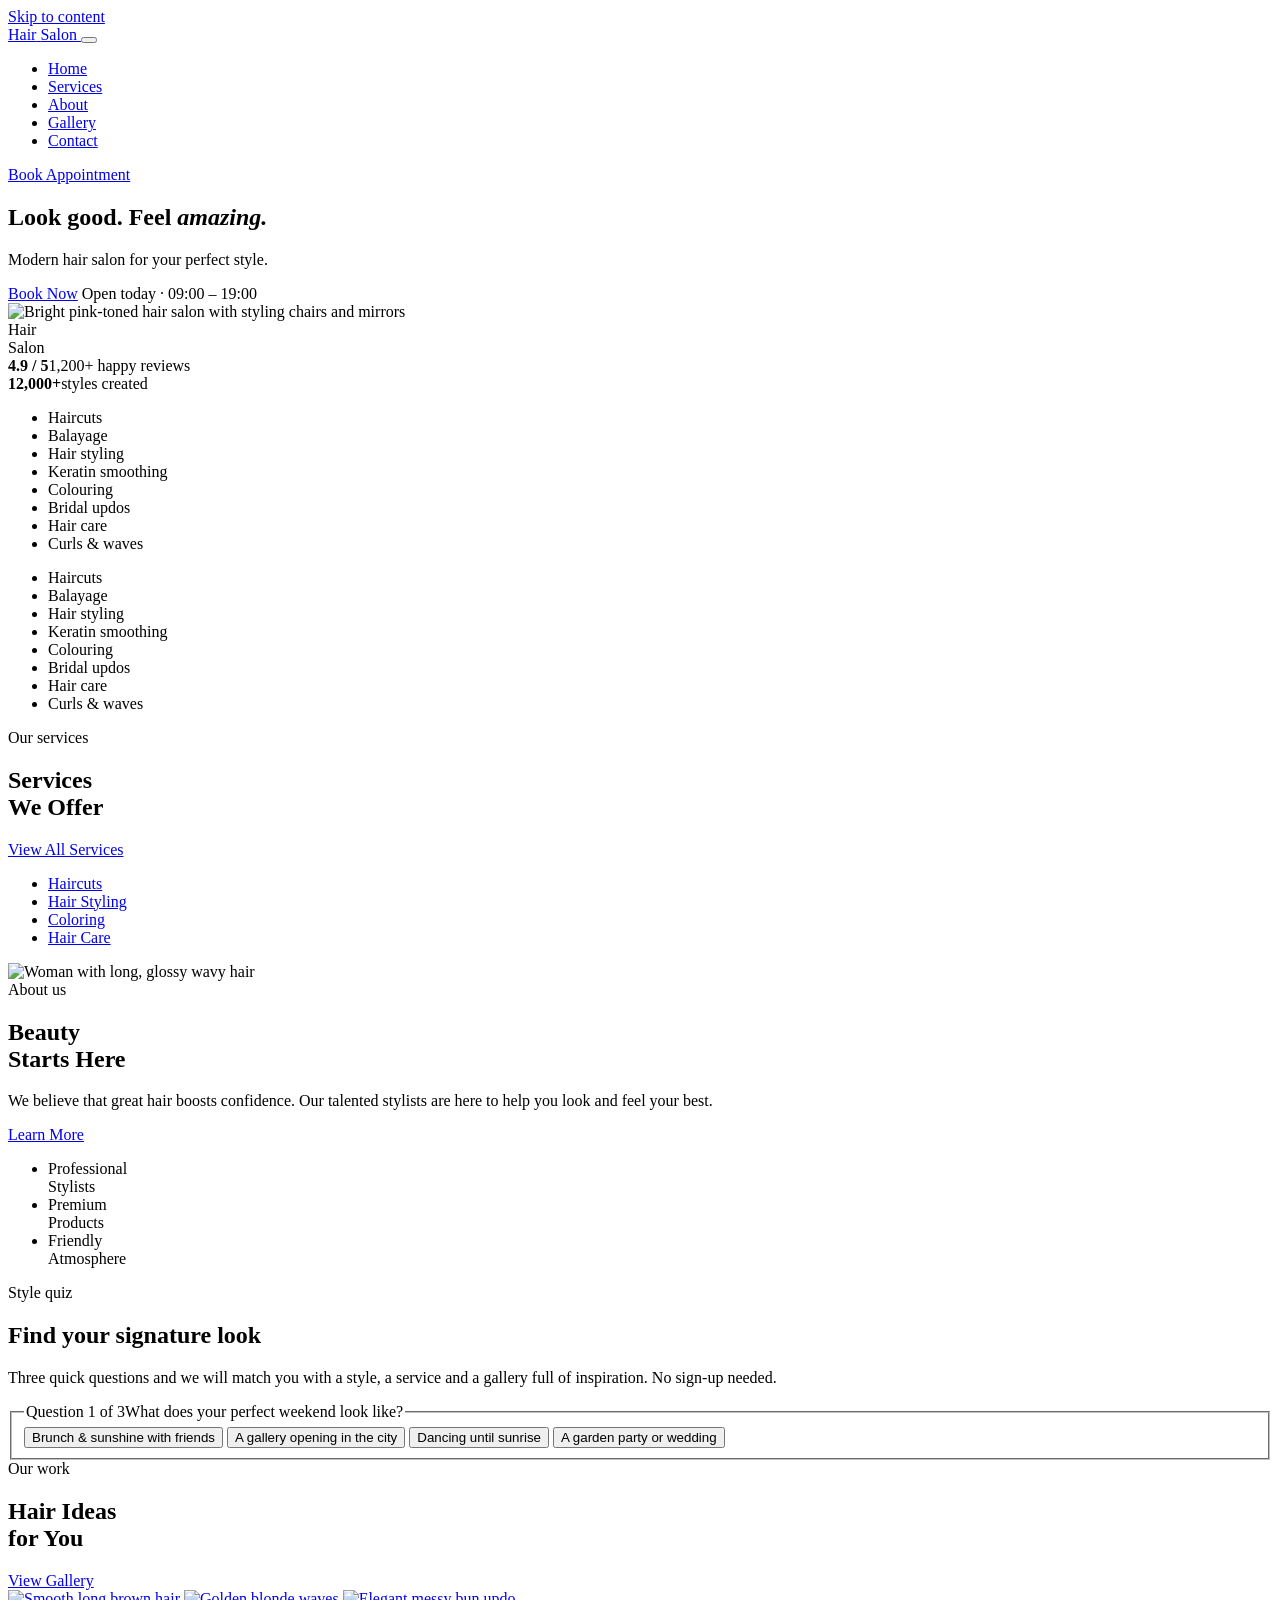
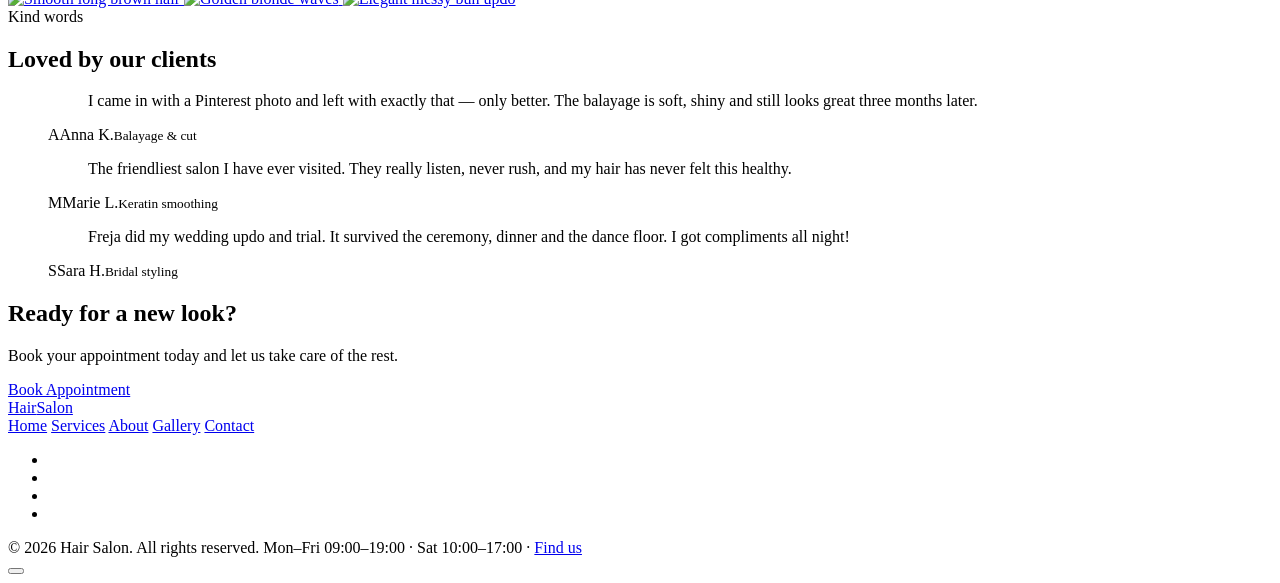
==== index.html @ 68e91a91 "right html" ====
<!doctype html>
<html lang="en">

<head>
    <meta charset="utf-8">
    <meta name="viewport" content="width=device-width, initial-scale=1">
    <title>Hair Salon — Modern hair salon for your perfect style</title>
    <meta name="description"
        content="Hair Salon is a modern salon for haircuts, styling, colouring and hair care. Look good, feel amazing — book your appointment today.">
    <meta name="theme-color" content="#ff1f75">
    <link rel="icon" href="assets/favicon.svg" type="image/svg+xml">
    <link rel="preconnect" href="https://fonts.googleapis.com">
    <link rel="preconnect" href="https://fonts.gstatic.com" crossorigin>
    <link rel="stylesheet"
        href="https://fonts.googleapis.com/css2?family=Poppins:wght@400;500;600;700;800&amp;display=swap">
    <link rel="stylesheet" href="css/main.css">
    <script src="js/boot.js"></script>
</head>

<body>
    <a class="skip-link" href="#main">Skip to content</a>

    <header class="site-header">
        <div class="container site-header__inner">
            <a class="logo" href="index.html" aria-label="Hair Salon — home">
                <span>Hair</span>
                <span>Salon</span>
            </a>
            <button class="nav-toggle" type="button" aria-expanded="false" aria-controls="site-nav"
                aria-label="Open menu">
                <span class="nav-toggle__bar"></span>
            </button>
            <nav class="site-nav" id="site-nav" aria-label="Main">
                <ul class="site-nav__list">
                    <li><a class="site-nav__link is-active" href="index.html" aria-current="page">Home</a></li>
                    <li><a class="site-nav__link" href="services.html">Services</a></li>
                    <li><a class="site-nav__link" href="about.html">About</a></li>
                    <li><a class="site-nav__link" href="gallery.html">Gallery</a></li>
                    <li><a class="site-nav__link" href="contact.html">Contact</a></li>
                </ul>
                <a class="btn btn--primary btn--arrow btn--sm" href="contact.html#booking">Book Appointment</a>
            </nav>
        </div>
    </header>

    <main id="main">

        <section class="hero" aria-labelledby="hero-title">
            <div class="container hero__inner">
                <div class="hero__content">
                    <span class="sparkle sparkle--lg hero__spark" aria-hidden="true"></span>
                    <h1 class="hero__title" id="hero-title">
                        <span class="hero__line">Look good.</span>
                        <span class="hero__line">Feel <em class="hero__accent">amazing.</em></span>
                    </h1>
                    <p class="hero__text">Modern hair salon for your perfect style.</p>
                    <div class="hero__actions">
                        <a class="btn btn--primary btn--arrow" href="contact.html#booking">Book Now</a>
                        <span class="hero__status">Open today · 09:00 – 19:00</span>
                    </div>
                </div>
            </div>

            <div class="hero__visual">
                <div class="hero__media media">
                    <img src="https://images.unsplash.com/photo-1560066984-138dadb4c035?auto=format&amp;fit=crop&amp;w=1400&amp;q=80"
                        alt="Bright pink-toned hair salon with styling chairs and mirrors" width="1400" height="1000"
                        fetchpriority="high">
                </div>
                <div class="hero__neon" aria-hidden="true">Hair<br>Salon</div>
                <span class="sparkle sparkle--md hero__spark-a sparkle--white" aria-hidden="true"></span>
                <span class="sparkle sparkle--sm hero__spark-b sparkle--white sparkle--late" aria-hidden="true"></span>
                <div class="hero__float hero__float--rating">
                    <span class="stars" role="img" aria-label="Rated 4.9 out of 5"></span>
                    <span><strong>4.9 / 5</strong>1,200+ happy reviews</span>
                </div>
                <div class="hero__float hero__float--clients">
                    <span class="hero__float-icon"><span class="icon icon--heart" aria-hidden="true"></span></span>
                    <span><strong>12,000+</strong>styles created</span>
                </div>
            </div>
        </section>

        <div class="marquee" aria-hidden="true">
            <div class="marquee__track">
                <ul class="marquee__group">
                    <li class="marquee__item">Haircuts</li>
                    <li class="marquee__item">Balayage</li>
                    <li class="marquee__item">Hair styling</li>
                    <li class="marquee__item">Keratin smoothing</li>
                    <li class="marquee__item">Colouring</li>
                    <li class="marquee__item">Bridal updos</li>
                    <li class="marquee__item">Hair care</li>
                    <li class="marquee__item">Curls &amp; waves</li>
                </ul>
                <ul class="marquee__group">
                    <li class="marquee__item">Haircuts</li>
                    <li class="marquee__item">Balayage</li>
                    <li class="marquee__item">Hair styling</li>
                    <li class="marquee__item">Keratin smoothing</li>
                    <li class="marquee__item">Colouring</li>
                    <li class="marquee__item">Bridal updos</li>
                    <li class="marquee__item">Hair care</li>
                    <li class="marquee__item">Curls &amp; waves</li>
                </ul>
            </div>
        </div>

        <section class="section" aria-labelledby="services-title">
            <div class="container services-row">
                <div class="services-row__intro reveal reveal--left">
                    <span class="eyebrow">Our services</span>
                    <h2 class="services-row__title" id="services-title">Services<br>We Offer</h2>
                    <a class="link-arrow" href="services.html">View All Services</a>
                </div>
                <ul class="services-grid">
                    <li class="reveal" data-delay="1">
                        <a class="service-card" href="services.html?cat=cut">
                            <span class="service-card__icon"><span class="icon icon--lg icon--scissors"
                                    aria-hidden="true"></span></span>
                            Haircuts
                        </a>
                    </li>
                    <li class="reveal" data-delay="2">
                        <a class="service-card" href="services.html?cat=style">
                            <span class="service-card__icon"><span class="icon icon--lg icon--dryer"
                                    aria-hidden="true"></span></span>
                            Hair Styling
                        </a>
                    </li>
                    <li class="reveal" data-delay="3">
                        <a class="service-card" href="services.html?cat=color">
                            <span class="service-card__icon"><span class="icon icon--lg icon--brush"
                                    aria-hidden="true"></span></span>
                            Coloring
                        </a>
                    </li>
                    <li class="reveal" data-delay="4">
                        <a class="service-card" href="services.html?cat=care">
                            <span class="service-card__icon"><span class="icon icon--lg icon--drop"
                                    aria-hidden="true"></span></span>
                            Hair Care
                        </a>
                    </li>
                </ul>
            </div>
        </section>

        <section class="section" aria-labelledby="about-title">
            <div class="container about-split">
                <div class="about-split__visual reveal reveal--left">
                    <div class="about-split__frame media">
                        <img src="https://images.unsplash.com/photo-1534528741775-53994a69daeb?auto=format&amp;fit=crop&amp;w=1000&amp;q=80"
                            alt="Woman with long, glossy wavy hair" width="1000" height="850" loading="lazy">
                    </div>
                    <div class="about-split__sparks" aria-hidden="true">
                        <span class="sparkle sparkle--xl"></span>
                        <span class="sparkle sparkle--sm sparkle--late"></span>
                    </div>
                </div>
                <div class="about-split__body reveal reveal--right">
                    <div class="about-split__copy">
                        <span class="eyebrow">About us</span>
                        <h2 class="about-split__title" id="about-title">Beauty<br>Starts Here</h2>
                        <p>We believe that great hair boosts confidence. Our talented stylists are here to help you look
                            and feel your best.</p>
                        <a class="btn btn--primary btn--arrow btn--sm" href="about.html">Learn More</a>
                    </div>
                    <ul class="about-split__list">
                        <li class="about-split__item"><span class="icon icon--diamond"
                                aria-hidden="true"></span>Professional<br>Stylists</li>
                        <li class="about-split__item"><span class="icon icon--heart"
                                aria-hidden="true"></span>Premium<br>Products</li>
                        <li class="about-split__item"><span class="icon icon--smile"
                                aria-hidden="true"></span>Friendly<br>Atmosphere</li>
                    </ul>
                </div>
            </div>
        </section>

        <section class="section" aria-labelledby="quiz-title" id="quiz">
            <div class="container">
                <div class="quiz__card reveal reveal--zoom" data-quiz>
                    <div class="quiz__intro">
                        <span class="eyebrow">Style quiz</span>
                        <h2 id="quiz-title">Find your signature look</h2>
                        <p>Three quick questions and we will match you with a style, a service and a gallery full of
                            inspiration. No sign-up needed.</p>
                        <span class="sparkle sparkle--lg" aria-hidden="true"></span>
                    </div>

                    <div class="quiz__panel" aria-live="polite">
                        <div class="quiz__progress" aria-hidden="true">
                            <span class="quiz__dot"></span>
                            <span class="quiz__dot"></span>
                            <span class="quiz__dot"></span>
                        </div>

                        <fieldset class="quiz__step">
                            <legend class="quiz__legend"><span class="quiz__count">Question 1 of 3</span>What does your
                                perfect weekend look like?</legend>
                            <div class="quiz__options">
                                <button class="quiz__option" type="button" data-result="waves">Brunch &amp; sunshine
                                    with friends</button>
                                <button class="quiz__option" type="button" data-result="sleek">A gallery opening in the
                                    city</button>
                                <button class="quiz__option" type="button" data-result="bold">Dancing until
                                    sunrise</button>
                                <button class="quiz__option" type="button" data-result="updo">A garden party or
                                    wedding</button>
                            </div>
                        </fieldset>

                        <fieldset class="quiz__step" hidden>
                            <legend class="quiz__legend"><span class="quiz__count">Question 2 of 3</span>How do you do
                                your hair in the morning?</legend>
                            <div class="quiz__options">
                                <button class="quiz__option" type="button" data-result="waves">Wake up and go — natural
                                    is best</button>
                                <button class="quiz__option" type="button" data-result="sleek">A precise 20-minute
                                    routine</button>
                                <button class="quiz__option" type="button" data-result="bold">Depends on my mood that
                                    day</button>
                                <button class="quiz__option" type="button" data-result="updo">Pin it up and
                                    done</button>
                            </div>
                        </fieldset>

                        <fieldset class="quiz__step" hidden>
                            <legend class="quiz__legend"><span class="quiz__count">Question 3 of 3</span>Pick a colour
                                story.</legend>
                            <div class="quiz__options">
                                <button class="quiz__option" type="button" data-result="waves">Honey &amp;
                                    caramel</button>
                                <button class="quiz__option" type="button" data-result="sleek">Espresso &amp;
                                    chocolate</button>
                                <button class="quiz__option" type="button" data-result="bold">Copper, berry &amp;
                                    pink</button>
                                <button class="quiz__option" type="button" data-result="updo">Blush &amp; pearl
                                    blonde</button>
                            </div>
                        </fieldset>

                        <div class="quiz__result" data-result-id="waves" hidden>
                            <span class="quiz__badge"><span class="sparkle sparkle--sm" aria-hidden="true"></span>Your
                                match</span>
                            <h3 class="quiz__result-title">Beachy Waves &amp; Honey Balayage</h3>
                            <p>Soft, sun-kissed and effortless. Loose waves with hand-painted golden highlights that
                                grow out beautifully.</p>
                            <div class="quiz__result-links">
                                <a class="btn btn--primary btn--sm btn--arrow"
                                    href="contact.html?service=balayage#booking">Book this look</a>
                                <a class="link-arrow" href="gallery.html?filter=waves">See wavy looks</a>
                            </div>
                            <button class="quiz__restart" type="button" data-quiz-restart><span
                                    class="icon icon--sm icon--refresh" aria-hidden="true"></span>Take the quiz
                                again</button>
                        </div>

                        <div class="quiz__result" data-result-id="sleek" hidden>
                            <span class="quiz__badge"><span class="sparkle sparkle--sm" aria-hidden="true"></span>Your
                                match</span>
                            <h3 class="quiz__result-title">Glass-Smooth Long Layers</h3>
                            <p>Polished, rich and low-maintenance. A precision cut with keratin smoothing for
                                mirror-like shine every day.</p>
                            <div class="quiz__result-links">
                                <a class="btn btn--primary btn--sm btn--arrow"
                                    href="contact.html?service=keratin#booking">Book this look</a>
                                <a class="link-arrow" href="gallery.html?filter=long">See long looks</a>
                            </div>
                            <button class="quiz__restart" type="button" data-quiz-restart><span
                                    class="icon icon--sm icon--refresh" aria-hidden="true"></span>Take the quiz
                                again</button>
                        </div>

                        <div class="quiz__result" data-result-id="bold" hidden>
                            <span class="quiz__badge"><span class="sparkle sparkle--sm" aria-hidden="true"></span>Your
                                match</span>
                            <h3 class="quiz__result-title">Statement Colour</h3>
                            <p>Copper, berry or full-on pink — you are not afraid of attention. We will design a colour
                                that is vivid and healthy.</p>
                            <div class="quiz__result-links">
                                <a class="btn btn--primary btn--sm btn--arrow"
                                    href="contact.html?service=colour#booking">Book this look</a>
                                <a class="link-arrow" href="gallery.html?filter=color">See colour looks</a>
                            </div>
                            <button class="quiz__restart" type="button" data-quiz-restart><span
                                    class="icon icon--sm icon--refresh" aria-hidden="true"></span>Take the quiz
                                again</button>
                        </div>

                        <div class="quiz__result" data-result-id="updo" hidden>
                            <span class="quiz__badge"><span class="sparkle sparkle--sm" aria-hidden="true"></span>Your
                                match</span>
                            <h3 class="quiz__result-title">Romantic Updo</h3>
                            <p>Soft, polished and made for occasions. A sculpted updo with delicate loose strands that
                                stays in place all night.</p>
                            <div class="quiz__result-links">
                                <a class="btn btn--primary btn--sm btn--arrow"
                                    href="contact.html?service=updo#booking">Book this look</a>
                                <a class="link-arrow" href="gallery.html?filter=updo">See updos</a>
                            </div>
                            <button class="quiz__restart" type="button" data-quiz-restart><span
                                    class="icon icon--sm icon--refresh" aria-hidden="true"></span>Take the quiz
                                again</button>
                        </div>
                    </div>
                </div>
            </div>
        </section>

        <section class="section" aria-labelledby="teaser-title">
            <div class="container teaser">
                <div class="teaser__intro reveal reveal--left">
                    <span class="eyebrow">Our work</span>
                    <h2 id="teaser-title">Hair Ideas<br>for You</h2>
                    <a class="btn btn--outline btn--arrow btn--sm" href="gallery.html">View Gallery</a>
                </div>
                <div class="teaser__grid">
                    <a class="teaser__item media reveal" data-delay="1" href="gallery.html?filter=long"
                        aria-label="See long hair looks">
                        <img src="https://images.unsplash.com/photo-1524504388940-b1c1722653e1?auto=format&amp;fit=crop&amp;w=700&amp;q=80"
                            alt="Smooth long brown hair" width="700" height="850" loading="lazy">
                    </a>
                    <a class="teaser__item media reveal" data-delay="2" href="gallery.html?filter=waves"
                        aria-label="See wavy looks">
                        <img src="https://images.unsplash.com/photo-1519699047748-de8e457a634e?auto=format&amp;fit=crop&amp;w=700&amp;q=80"
                            alt="Golden blonde waves" width="700" height="850" loading="lazy">
                    </a>
                    <a class="teaser__item media reveal" data-delay="3" href="gallery.html?filter=updo"
                        aria-label="See updos">
                        <img src="https://images.unsplash.com/photo-1517841905240-472988babdf9?auto=format&amp;fit=crop&amp;w=700&amp;q=80"
                            alt="Elegant messy bun updo" width="700" height="850" loading="lazy">
                    </a>
                </div>
            </div>
        </section>

        <section class="section section--tint" aria-labelledby="reviews-title">
            <div class="container">
                <div class="section-head section-head--center reveal">
                    <span class="eyebrow">Kind words</span>
                    <h2 id="reviews-title">Loved by our clients</h2>
                </div>
                <div class="reviews">
                    <figure class="review card reveal" data-delay="1">
                        <span class="stars" role="img" aria-label="5 out of 5 stars"></span>
                        <blockquote class="review__text">I came in with a Pinterest photo and left with exactly that —
                            only better. The balayage is soft, shiny and still looks great three months later.
                        </blockquote>
                        <figcaption class="review__author"><span class="review__avatar"
                                aria-hidden="true">A</span><span>Anna K.<small>Balayage &amp; cut</small></span>
                        </figcaption>
                    </figure>
                    <figure class="review card reveal" data-delay="2">
                        <span class="stars" role="img" aria-label="5 out of 5 stars"></span>
                        <blockquote class="review__text">The friendliest salon I have ever visited. They really listen,
                            never rush, and my hair has never felt this healthy.</blockquote>
                        <figcaption class="review__author"><span class="review__avatar"
                                aria-hidden="true">M</span><span>Marie L.<small>Keratin smoothing</small></span>
                        </figcaption>
                    </figure>
                    <figure class="review card reveal" data-delay="3">
                        <span class="stars" role="img" aria-label="5 out of 5 stars"></span>
                        <blockquote class="review__text">Freja did my wedding updo and trial. It survived the ceremony,
                            dinner and the dance floor. I got compliments all night!</blockquote>
                        <figcaption class="review__author"><span class="review__avatar"
                                aria-hidden="true">S</span><span>Sara H.<small>Bridal styling</small></span>
                        </figcaption>
                    </figure>
                </div>
            </div>
        </section>

        <section class="section" aria-labelledby="cta-title">
            <div class="container">
                <div class="cta reveal reveal--zoom">
                    <div class="cta__sparks" aria-hidden="true">
                        <span class="sparkle sparkle--white"></span>
                        <span class="sparkle sparkle--white sparkle--late"></span>
                    </div>
                    <div class="cta__text">
                        <h2 class="cta__title" id="cta-title">Ready for a new look?</h2>
                        <p class="cta__copy">Book your appointment today and let us take care of the rest.</p>
                    </div>
                    <a class="btn btn--white btn--arrow" href="contact.html#booking">Book Appointment</a>
                </div>
            </div>
        </section>

    </main>

    <footer class="site-footer">
        <div class="container site-footer__main">
            <a class="logo logo--footer" href="index.html"
                aria-label="Hair Salon — home"><span>Hair</span><span>Salon</span></a>
            <nav class="footer-nav" aria-label="Footer">
                <a href="index.html">Home</a>
                <a href="services.html">Services</a>
                <a href="about.html">About</a>
                <a href="gallery.html">Gallery</a>
                <a href="contact.html">Contact</a>
            </nav>
            <ul class="social" aria-label="Social media">
                <li><a class="social__link" href="https://www.instagram.com/" target="_blank" rel="noopener"
                        aria-label="Instagram"><span class="icon icon--instagram" aria-hidden="true"></span></a></li>
                <li><a class="social__link" href="https://www.facebook.com/" target="_blank" rel="noopener"
                        aria-label="Facebook"><span class="icon icon--facebook" aria-hidden="true"></span></a></li>
                <li><a class="social__link" href="https://www.tiktok.com/" target="_blank" rel="noopener"
                        aria-label="TikTok"><span class="icon icon--tiktok" aria-hidden="true"></span></a></li>
                <li><a class="social__link" href="https://www.youtube.com/" target="_blank" rel="noopener"
                        aria-label="YouTube"><span class="icon icon--youtube" aria-hidden="true"></span></a></li>
            </ul>
        </div>
        <div class="site-footer__bar">
            <div class="container site-footer__bar-inner">
                <span>© <span data-year>2026</span> Hair Salon. All rights reserved.</span>
                <span>Mon–Fri 09:00–19:00 · Sat 10:00–17:00 · <a href="contact.html">Find us</a></span>
            </div>
        </div>
    </footer>

    <button class="to-top" type="button" aria-label="Back to top"><span class="icon icon--arrow"
            aria-hidden="true"></span></button>

    <script src="js/main.js" defer></script>
    <script src="js/quiz.js" defer></script>
</body>

</html>
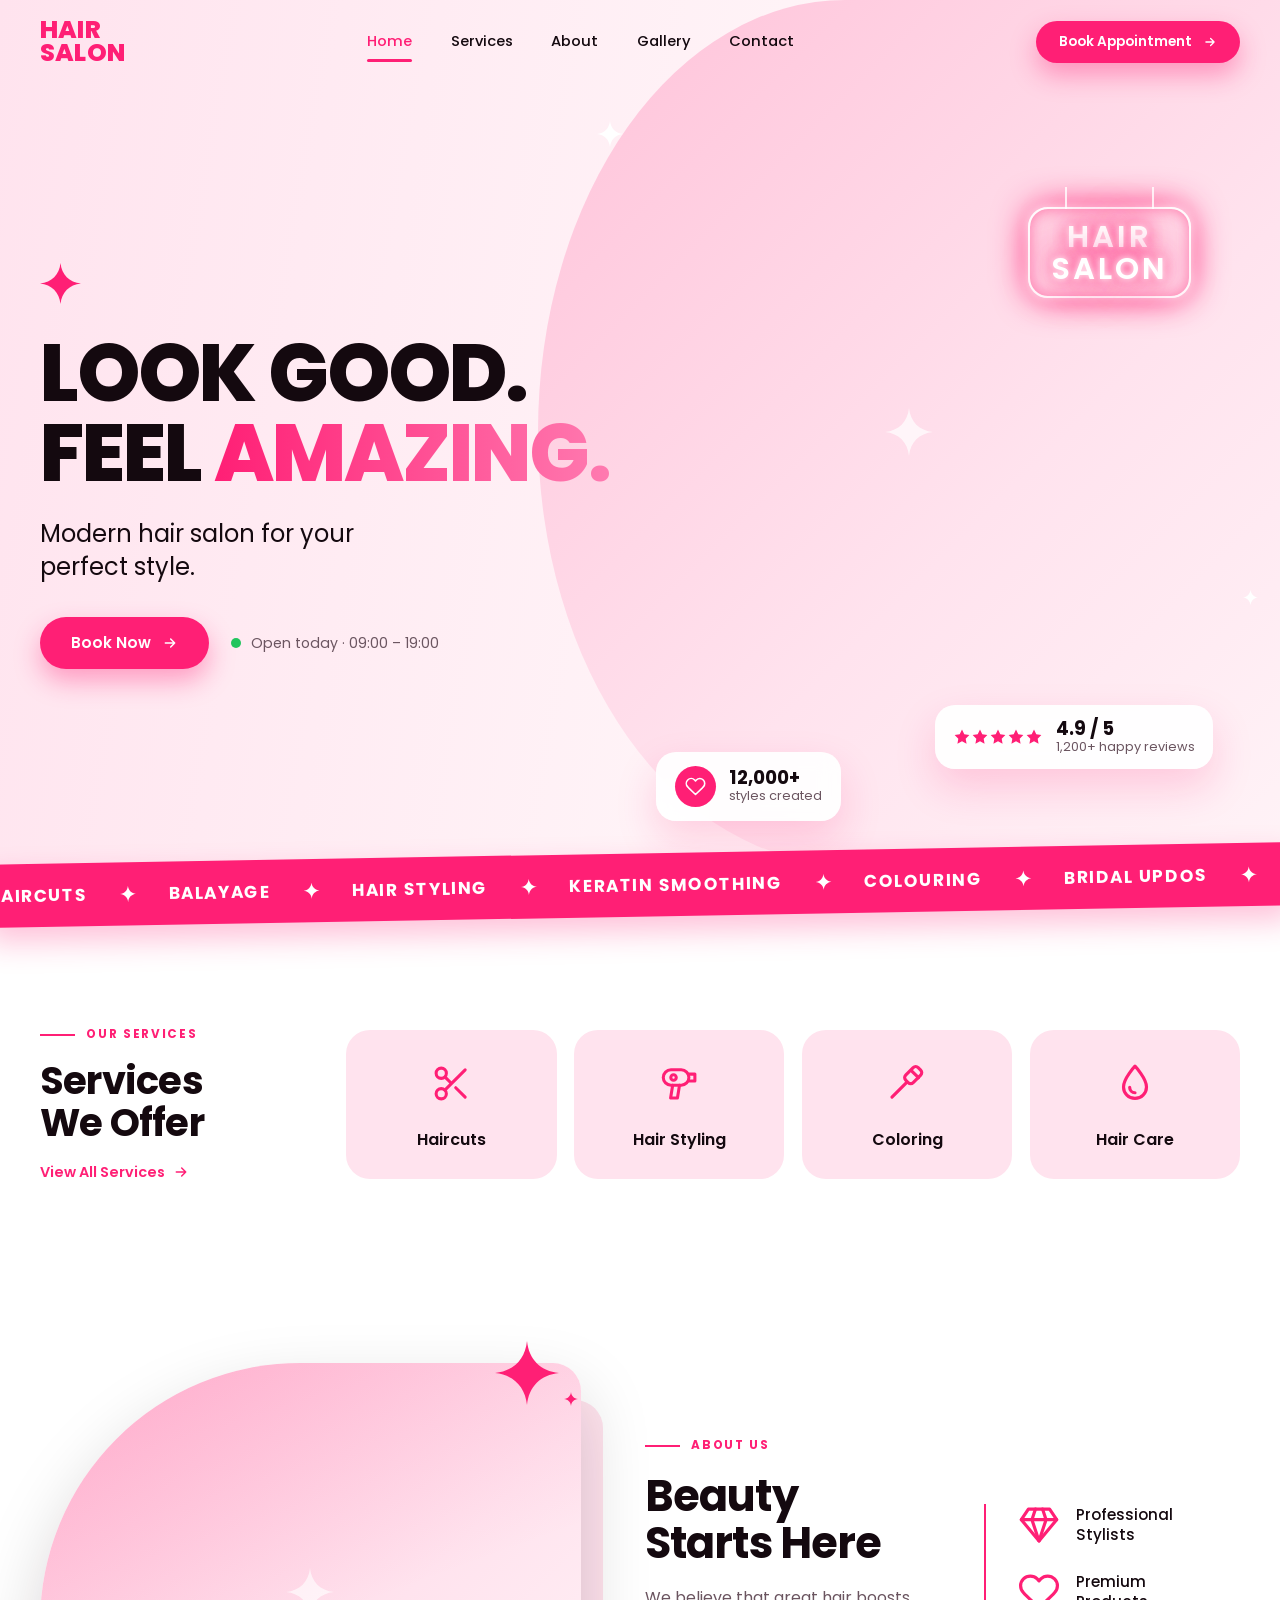
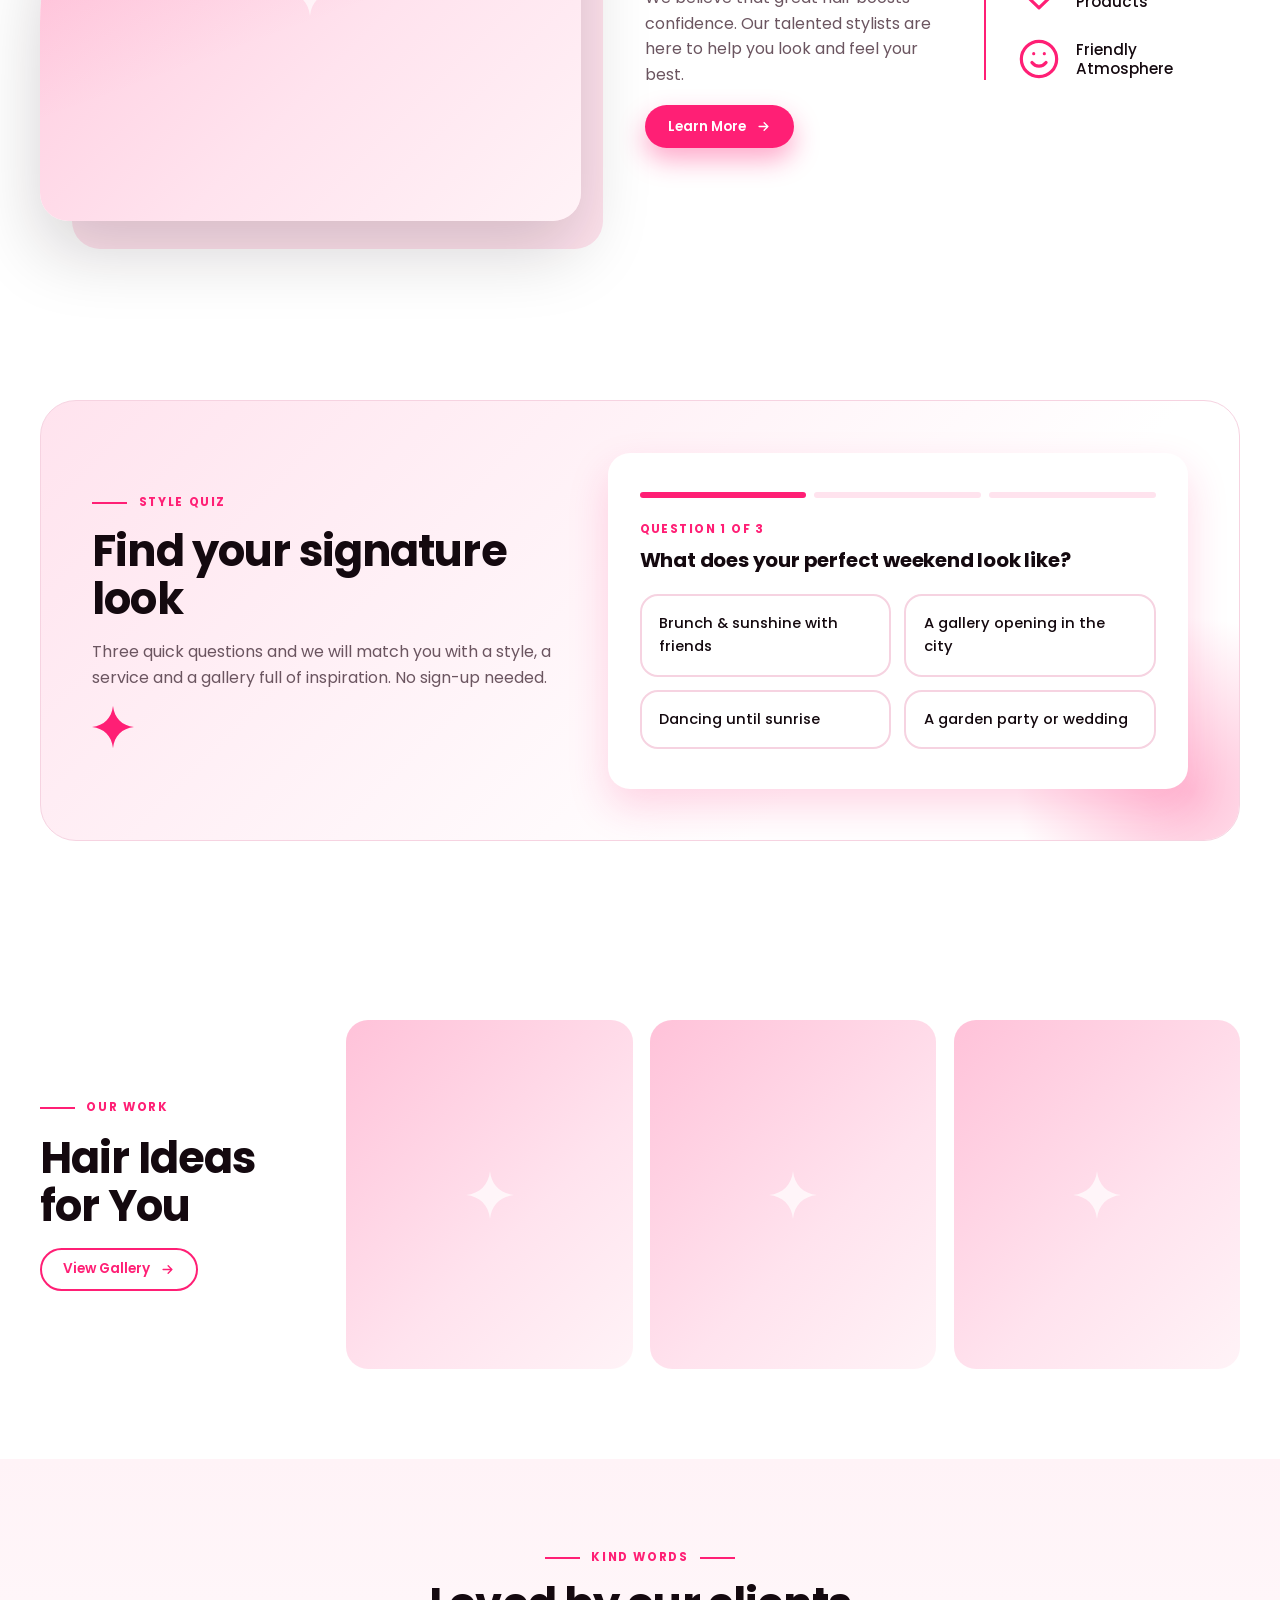
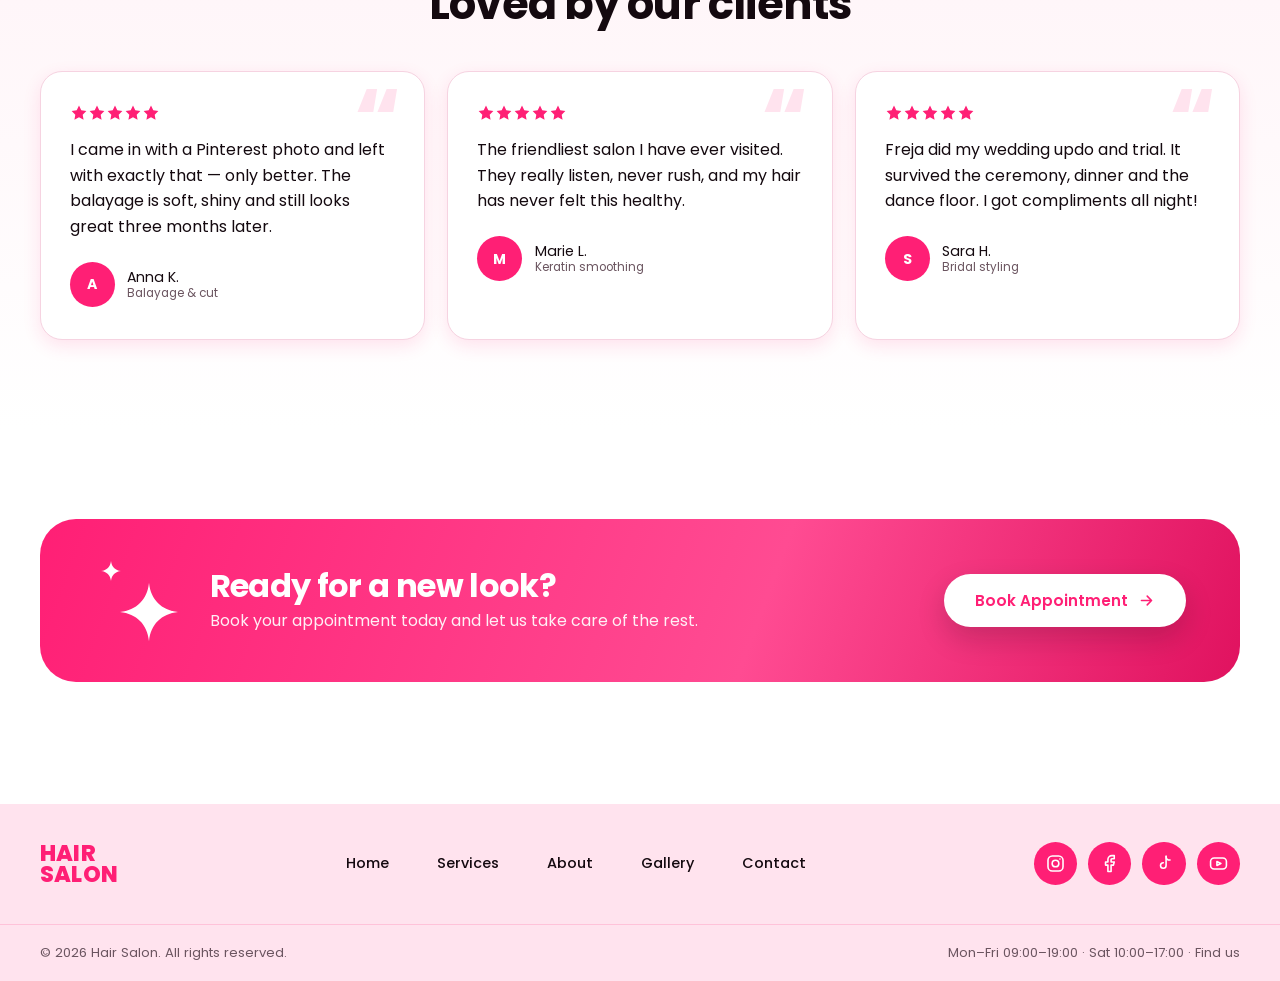
==== commit 099d297c: "-" ====
--- a/index.html
+++ b/index.html
@@ -1,430 +1,363 @@
 <!doctype html>
 <html lang="en">
-
 <head>
-    <meta charset="utf-8">
-    <meta name="viewport" content="width=device-width, initial-scale=1">
-    <title>Hair Salon — Modern hair salon for your perfect style</title>
-    <meta name="description"
-        content="Hair Salon is a modern salon for haircuts, styling, colouring and hair care. Look good, feel amazing — book your appointment today.">
-    <meta name="theme-color" content="#ff1f75">
-    <link rel="icon" href="assets/favicon.svg" type="image/svg+xml">
-    <link rel="preconnect" href="https://fonts.googleapis.com">
-    <link rel="preconnect" href="https://fonts.gstatic.com" crossorigin>
-    <link rel="stylesheet"
-        href="https://fonts.googleapis.com/css2?family=Poppins:wght@400;500;600;700;800&amp;display=swap">
-    <link rel="stylesheet" href="css/main.css">
-    <script src="js/boot.js"></script>
+  <meta charset="utf-8">
+  <meta name="viewport" content="width=device-width, initial-scale=1">
+  <title>Hair Salon — Modern hair salon for your perfect style</title>
+  <meta name="description" content="Hair Salon is a modern salon for haircuts, styling, colouring and hair care. Look good, feel amazing — book your appointment today.">
+  <meta name="theme-color" content="#ff1f75">
+  <link rel="icon" href="assets/favicon.svg" type="image/svg+xml">
+  <link rel="preconnect" href="https://fonts.googleapis.com">
+  <link rel="preconnect" href="https://fonts.gstatic.com" crossorigin>
+  <link rel="stylesheet" href="https://fonts.googleapis.com/css2?family=Poppins:wght@400;500;600;700;800&amp;display=swap">
+  <link rel="stylesheet" href="css/main.css">
+  <script src="js/boot.js"></script>
 </head>
-
 <body>
-    <a class="skip-link" href="#main">Skip to content</a>
-
-    <header class="site-header">
-        <div class="container site-header__inner">
-            <a class="logo" href="index.html" aria-label="Hair Salon — home">
-                <span>Hair</span>
-                <span>Salon</span>
+  <a class="skip-link" href="#main">Skip to content</a>
+
+  <header class="site-header">
+    <div class="container site-header__inner">
+      <a class="logo" href="index.html" aria-label="Hair Salon — home">
+        <span>Hair</span>
+        <span>Salon</span>
+      </a>
+      <button class="nav-toggle" type="button" aria-expanded="false" aria-controls="site-nav" aria-label="Open menu">
+        <span class="nav-toggle__bar"></span>
+      </button>
+      <nav class="site-nav" id="site-nav" aria-label="Main">
+        <ul class="site-nav__list">
+          <li><a class="site-nav__link is-active" href="index.html" aria-current="page">Home</a></li>
+          <li><a class="site-nav__link" href="services.html">Services</a></li>
+          <li><a class="site-nav__link" href="about.html">About</a></li>
+          <li><a class="site-nav__link" href="gallery.html">Gallery</a></li>
+          <li><a class="site-nav__link" href="contact.html">Contact</a></li>
+        </ul>
+        <a class="btn btn--primary btn--arrow btn--sm" href="contact.html#booking">Book Appointment</a>
+      </nav>
+    </div>
+  </header>
+
+  <main id="main">
+
+    <!-- HERO -->
+    <section class="hero" aria-labelledby="hero-title">
+      <div class="container hero__inner">
+        <div class="hero__content">
+          <span class="sparkle sparkle--lg hero__spark" aria-hidden="true"></span>
+          <h1 class="hero__title" id="hero-title">
+            <span class="hero__line">Look good.</span>
+            <span class="hero__line">Feel <em class="hero__accent">amazing.</em></span>
+          </h1>
+          <p class="hero__text">Modern hair salon for your perfect style.</p>
+          <div class="hero__actions">
+            <a class="btn btn--primary btn--arrow" href="contact.html#booking">Book Now</a>
+            <span class="hero__status">Open today · 09:00 – 19:00</span>
+          </div>
+        </div>
+      </div>
+
+      <div class="hero__visual">
+        <div class="hero__media media">
+          <img src="https://images.unsplash.com/photo-1560066984-138dadb4c035?auto=format&amp;fit=crop&amp;w=1400&amp;q=80" alt="Bright pink-toned hair salon with styling chairs and mirrors" width="1400" height="1000" fetchpriority="high">
+        </div>
+        <div class="hero__neon" aria-hidden="true">Hair<br>Salon</div>
+        <span class="sparkle sparkle--md hero__spark-a sparkle--white" aria-hidden="true"></span>
+        <span class="sparkle sparkle--sm hero__spark-b sparkle--white sparkle--late" aria-hidden="true"></span>
+        <div class="hero__float hero__float--rating">
+          <span class="stars" role="img" aria-label="Rated 4.9 out of 5"></span>
+          <span><strong>4.9 / 5</strong>1,200+ happy reviews</span>
+        </div>
+        <div class="hero__float hero__float--clients">
+          <span class="hero__float-icon"><span class="icon icon--heart" aria-hidden="true"></span></span>
+          <span><strong>12,000+</strong>styles created</span>
+        </div>
+      </div>
+    </section>
+
+    <!-- MARQUEE -->
+    <div class="marquee" aria-hidden="true">
+      <div class="marquee__track">
+        <ul class="marquee__group">
+          <li class="marquee__item">Haircuts</li>
+          <li class="marquee__item">Balayage</li>
+          <li class="marquee__item">Hair styling</li>
+          <li class="marquee__item">Keratin smoothing</li>
+          <li class="marquee__item">Colouring</li>
+          <li class="marquee__item">Bridal updos</li>
+          <li class="marquee__item">Hair care</li>
+          <li class="marquee__item">Curls &amp; waves</li>
+        </ul>
+        <ul class="marquee__group">
+          <li class="marquee__item">Haircuts</li>
+          <li class="marquee__item">Balayage</li>
+          <li class="marquee__item">Hair styling</li>
+          <li class="marquee__item">Keratin smoothing</li>
+          <li class="marquee__item">Colouring</li>
+          <li class="marquee__item">Bridal updos</li>
+          <li class="marquee__item">Hair care</li>
+          <li class="marquee__item">Curls &amp; waves</li>
+        </ul>
+      </div>
+    </div>
+
+    <!-- SERVICES -->
+    <section class="section" aria-labelledby="services-title">
+      <div class="container services-row">
+        <div class="services-row__intro reveal reveal--left">
+          <span class="eyebrow">Our services</span>
+          <h2 class="services-row__title" id="services-title">Services<br>We Offer</h2>
+          <a class="link-arrow" href="services.html">View All Services</a>
+        </div>
+        <ul class="services-grid">
+          <li class="reveal" data-delay="1">
+            <a class="service-card" href="services.html?cat=cut">
+              <span class="service-card__icon"><span class="icon icon--lg icon--scissors" aria-hidden="true"></span></span>
+              Haircuts
             </a>
-            <button class="nav-toggle" type="button" aria-expanded="false" aria-controls="site-nav"
-                aria-label="Open menu">
-                <span class="nav-toggle__bar"></span>
-            </button>
-            <nav class="site-nav" id="site-nav" aria-label="Main">
-                <ul class="site-nav__list">
-                    <li><a class="site-nav__link is-active" href="index.html" aria-current="page">Home</a></li>
-                    <li><a class="site-nav__link" href="services.html">Services</a></li>
-                    <li><a class="site-nav__link" href="about.html">About</a></li>
-                    <li><a class="site-nav__link" href="gallery.html">Gallery</a></li>
-                    <li><a class="site-nav__link" href="contact.html">Contact</a></li>
-                </ul>
-                <a class="btn btn--primary btn--arrow btn--sm" href="contact.html#booking">Book Appointment</a>
-            </nav>
-        </div>
-    </header>
-
-    <main id="main">
-
-        <section class="hero" aria-labelledby="hero-title">
-            <div class="container hero__inner">
-                <div class="hero__content">
-                    <span class="sparkle sparkle--lg hero__spark" aria-hidden="true"></span>
-                    <h1 class="hero__title" id="hero-title">
-                        <span class="hero__line">Look good.</span>
-                        <span class="hero__line">Feel <em class="hero__accent">amazing.</em></span>
-                    </h1>
-                    <p class="hero__text">Modern hair salon for your perfect style.</p>
-                    <div class="hero__actions">
-                        <a class="btn btn--primary btn--arrow" href="contact.html#booking">Book Now</a>
-                        <span class="hero__status">Open today · 09:00 – 19:00</span>
-                    </div>
-                </div>
-            </div>
-
-            <div class="hero__visual">
-                <div class="hero__media media">
-                    <img src="https://images.unsplash.com/photo-1560066984-138dadb4c035?auto=format&amp;fit=crop&amp;w=1400&amp;q=80"
-                        alt="Bright pink-toned hair salon with styling chairs and mirrors" width="1400" height="1000"
-                        fetchpriority="high">
-                </div>
-                <div class="hero__neon" aria-hidden="true">Hair<br>Salon</div>
-                <span class="sparkle sparkle--md hero__spark-a sparkle--white" aria-hidden="true"></span>
-                <span class="sparkle sparkle--sm hero__spark-b sparkle--white sparkle--late" aria-hidden="true"></span>
-                <div class="hero__float hero__float--rating">
-                    <span class="stars" role="img" aria-label="Rated 4.9 out of 5"></span>
-                    <span><strong>4.9 / 5</strong>1,200+ happy reviews</span>
-                </div>
-                <div class="hero__float hero__float--clients">
-                    <span class="hero__float-icon"><span class="icon icon--heart" aria-hidden="true"></span></span>
-                    <span><strong>12,000+</strong>styles created</span>
-                </div>
-            </div>
-        </section>
-
-        <div class="marquee" aria-hidden="true">
-            <div class="marquee__track">
-                <ul class="marquee__group">
-                    <li class="marquee__item">Haircuts</li>
-                    <li class="marquee__item">Balayage</li>
-                    <li class="marquee__item">Hair styling</li>
-                    <li class="marquee__item">Keratin smoothing</li>
-                    <li class="marquee__item">Colouring</li>
-                    <li class="marquee__item">Bridal updos</li>
-                    <li class="marquee__item">Hair care</li>
-                    <li class="marquee__item">Curls &amp; waves</li>
-                </ul>
-                <ul class="marquee__group">
-                    <li class="marquee__item">Haircuts</li>
-                    <li class="marquee__item">Balayage</li>
-                    <li class="marquee__item">Hair styling</li>
-                    <li class="marquee__item">Keratin smoothing</li>
-                    <li class="marquee__item">Colouring</li>
-                    <li class="marquee__item">Bridal updos</li>
-                    <li class="marquee__item">Hair care</li>
-                    <li class="marquee__item">Curls &amp; waves</li>
-                </ul>
-            </div>
-        </div>
-
-        <section class="section" aria-labelledby="services-title">
-            <div class="container services-row">
-                <div class="services-row__intro reveal reveal--left">
-                    <span class="eyebrow">Our services</span>
-                    <h2 class="services-row__title" id="services-title">Services<br>We Offer</h2>
-                    <a class="link-arrow" href="services.html">View All Services</a>
-                </div>
-                <ul class="services-grid">
-                    <li class="reveal" data-delay="1">
-                        <a class="service-card" href="services.html?cat=cut">
-                            <span class="service-card__icon"><span class="icon icon--lg icon--scissors"
-                                    aria-hidden="true"></span></span>
-                            Haircuts
-                        </a>
-                    </li>
-                    <li class="reveal" data-delay="2">
-                        <a class="service-card" href="services.html?cat=style">
-                            <span class="service-card__icon"><span class="icon icon--lg icon--dryer"
-                                    aria-hidden="true"></span></span>
-                            Hair Styling
-                        </a>
-                    </li>
-                    <li class="reveal" data-delay="3">
-                        <a class="service-card" href="services.html?cat=color">
-                            <span class="service-card__icon"><span class="icon icon--lg icon--brush"
-                                    aria-hidden="true"></span></span>
-                            Coloring
-                        </a>
-                    </li>
-                    <li class="reveal" data-delay="4">
-                        <a class="service-card" href="services.html?cat=care">
-                            <span class="service-card__icon"><span class="icon icon--lg icon--drop"
-                                    aria-hidden="true"></span></span>
-                            Hair Care
-                        </a>
-                    </li>
-                </ul>
-            </div>
-        </section>
-
-        <section class="section" aria-labelledby="about-title">
-            <div class="container about-split">
-                <div class="about-split__visual reveal reveal--left">
-                    <div class="about-split__frame media">
-                        <img src="https://images.unsplash.com/photo-1534528741775-53994a69daeb?auto=format&amp;fit=crop&amp;w=1000&amp;q=80"
-                            alt="Woman with long, glossy wavy hair" width="1000" height="850" loading="lazy">
-                    </div>
-                    <div class="about-split__sparks" aria-hidden="true">
-                        <span class="sparkle sparkle--xl"></span>
-                        <span class="sparkle sparkle--sm sparkle--late"></span>
-                    </div>
-                </div>
-                <div class="about-split__body reveal reveal--right">
-                    <div class="about-split__copy">
-                        <span class="eyebrow">About us</span>
-                        <h2 class="about-split__title" id="about-title">Beauty<br>Starts Here</h2>
-                        <p>We believe that great hair boosts confidence. Our talented stylists are here to help you look
-                            and feel your best.</p>
-                        <a class="btn btn--primary btn--arrow btn--sm" href="about.html">Learn More</a>
-                    </div>
-                    <ul class="about-split__list">
-                        <li class="about-split__item"><span class="icon icon--diamond"
-                                aria-hidden="true"></span>Professional<br>Stylists</li>
-                        <li class="about-split__item"><span class="icon icon--heart"
-                                aria-hidden="true"></span>Premium<br>Products</li>
-                        <li class="about-split__item"><span class="icon icon--smile"
-                                aria-hidden="true"></span>Friendly<br>Atmosphere</li>
-                    </ul>
-                </div>
-            </div>
-        </section>
-
-        <section class="section" aria-labelledby="quiz-title" id="quiz">
-            <div class="container">
-                <div class="quiz__card reveal reveal--zoom" data-quiz>
-                    <div class="quiz__intro">
-                        <span class="eyebrow">Style quiz</span>
-                        <h2 id="quiz-title">Find your signature look</h2>
-                        <p>Three quick questions and we will match you with a style, a service and a gallery full of
-                            inspiration. No sign-up needed.</p>
-                        <span class="sparkle sparkle--lg" aria-hidden="true"></span>
-                    </div>
-
-                    <div class="quiz__panel" aria-live="polite">
-                        <div class="quiz__progress" aria-hidden="true">
-                            <span class="quiz__dot"></span>
-                            <span class="quiz__dot"></span>
-                            <span class="quiz__dot"></span>
-                        </div>
-
-                        <fieldset class="quiz__step">
-                            <legend class="quiz__legend"><span class="quiz__count">Question 1 of 3</span>What does your
-                                perfect weekend look like?</legend>
-                            <div class="quiz__options">
-                                <button class="quiz__option" type="button" data-result="waves">Brunch &amp; sunshine
-                                    with friends</button>
-                                <button class="quiz__option" type="button" data-result="sleek">A gallery opening in the
-                                    city</button>
-                                <button class="quiz__option" type="button" data-result="bold">Dancing until
-                                    sunrise</button>
-                                <button class="quiz__option" type="button" data-result="updo">A garden party or
-                                    wedding</button>
-                            </div>
-                        </fieldset>
-
-                        <fieldset class="quiz__step" hidden>
-                            <legend class="quiz__legend"><span class="quiz__count">Question 2 of 3</span>How do you do
-                                your hair in the morning?</legend>
-                            <div class="quiz__options">
-                                <button class="quiz__option" type="button" data-result="waves">Wake up and go — natural
-                                    is best</button>
-                                <button class="quiz__option" type="button" data-result="sleek">A precise 20-minute
-                                    routine</button>
-                                <button class="quiz__option" type="button" data-result="bold">Depends on my mood that
-                                    day</button>
-                                <button class="quiz__option" type="button" data-result="updo">Pin it up and
-                                    done</button>
-                            </div>
-                        </fieldset>
-
-                        <fieldset class="quiz__step" hidden>
-                            <legend class="quiz__legend"><span class="quiz__count">Question 3 of 3</span>Pick a colour
-                                story.</legend>
-                            <div class="quiz__options">
-                                <button class="quiz__option" type="button" data-result="waves">Honey &amp;
-                                    caramel</button>
-                                <button class="quiz__option" type="button" data-result="sleek">Espresso &amp;
-                                    chocolate</button>
-                                <button class="quiz__option" type="button" data-result="bold">Copper, berry &amp;
-                                    pink</button>
-                                <button class="quiz__option" type="button" data-result="updo">Blush &amp; pearl
-                                    blonde</button>
-                            </div>
-                        </fieldset>
-
-                        <div class="quiz__result" data-result-id="waves" hidden>
-                            <span class="quiz__badge"><span class="sparkle sparkle--sm" aria-hidden="true"></span>Your
-                                match</span>
-                            <h3 class="quiz__result-title">Beachy Waves &amp; Honey Balayage</h3>
-                            <p>Soft, sun-kissed and effortless. Loose waves with hand-painted golden highlights that
-                                grow out beautifully.</p>
-                            <div class="quiz__result-links">
-                                <a class="btn btn--primary btn--sm btn--arrow"
-                                    href="contact.html?service=balayage#booking">Book this look</a>
-                                <a class="link-arrow" href="gallery.html?filter=waves">See wavy looks</a>
-                            </div>
-                            <button class="quiz__restart" type="button" data-quiz-restart><span
-                                    class="icon icon--sm icon--refresh" aria-hidden="true"></span>Take the quiz
-                                again</button>
-                        </div>
-
-                        <div class="quiz__result" data-result-id="sleek" hidden>
-                            <span class="quiz__badge"><span class="sparkle sparkle--sm" aria-hidden="true"></span>Your
-                                match</span>
-                            <h3 class="quiz__result-title">Glass-Smooth Long Layers</h3>
-                            <p>Polished, rich and low-maintenance. A precision cut with keratin smoothing for
-                                mirror-like shine every day.</p>
-                            <div class="quiz__result-links">
-                                <a class="btn btn--primary btn--sm btn--arrow"
-                                    href="contact.html?service=keratin#booking">Book this look</a>
-                                <a class="link-arrow" href="gallery.html?filter=long">See long looks</a>
-                            </div>
-                            <button class="quiz__restart" type="button" data-quiz-restart><span
-                                    class="icon icon--sm icon--refresh" aria-hidden="true"></span>Take the quiz
-                                again</button>
-                        </div>
-
-                        <div class="quiz__result" data-result-id="bold" hidden>
-                            <span class="quiz__badge"><span class="sparkle sparkle--sm" aria-hidden="true"></span>Your
-                                match</span>
-                            <h3 class="quiz__result-title">Statement Colour</h3>
-                            <p>Copper, berry or full-on pink — you are not afraid of attention. We will design a colour
-                                that is vivid and healthy.</p>
-                            <div class="quiz__result-links">
-                                <a class="btn btn--primary btn--sm btn--arrow"
-                                    href="contact.html?service=colour#booking">Book this look</a>
-                                <a class="link-arrow" href="gallery.html?filter=color">See colour looks</a>
-                            </div>
-                            <button class="quiz__restart" type="button" data-quiz-restart><span
-                                    class="icon icon--sm icon--refresh" aria-hidden="true"></span>Take the quiz
-                                again</button>
-                        </div>
-
-                        <div class="quiz__result" data-result-id="updo" hidden>
-                            <span class="quiz__badge"><span class="sparkle sparkle--sm" aria-hidden="true"></span>Your
-                                match</span>
-                            <h3 class="quiz__result-title">Romantic Updo</h3>
-                            <p>Soft, polished and made for occasions. A sculpted updo with delicate loose strands that
-                                stays in place all night.</p>
-                            <div class="quiz__result-links">
-                                <a class="btn btn--primary btn--sm btn--arrow"
-                                    href="contact.html?service=updo#booking">Book this look</a>
-                                <a class="link-arrow" href="gallery.html?filter=updo">See updos</a>
-                            </div>
-                            <button class="quiz__restart" type="button" data-quiz-restart><span
-                                    class="icon icon--sm icon--refresh" aria-hidden="true"></span>Take the quiz
-                                again</button>
-                        </div>
-                    </div>
-                </div>
-            </div>
-        </section>
-
-        <section class="section" aria-labelledby="teaser-title">
-            <div class="container teaser">
-                <div class="teaser__intro reveal reveal--left">
-                    <span class="eyebrow">Our work</span>
-                    <h2 id="teaser-title">Hair Ideas<br>for You</h2>
-                    <a class="btn btn--outline btn--arrow btn--sm" href="gallery.html">View Gallery</a>
-                </div>
-                <div class="teaser__grid">
-                    <a class="teaser__item media reveal" data-delay="1" href="gallery.html?filter=long"
-                        aria-label="See long hair looks">
-                        <img src="https://images.unsplash.com/photo-1524504388940-b1c1722653e1?auto=format&amp;fit=crop&amp;w=700&amp;q=80"
-                            alt="Smooth long brown hair" width="700" height="850" loading="lazy">
-                    </a>
-                    <a class="teaser__item media reveal" data-delay="2" href="gallery.html?filter=waves"
-                        aria-label="See wavy looks">
-                        <img src="https://images.unsplash.com/photo-1519699047748-de8e457a634e?auto=format&amp;fit=crop&amp;w=700&amp;q=80"
-                            alt="Golden blonde waves" width="700" height="850" loading="lazy">
-                    </a>
-                    <a class="teaser__item media reveal" data-delay="3" href="gallery.html?filter=updo"
-                        aria-label="See updos">
-                        <img src="https://images.unsplash.com/photo-1517841905240-472988babdf9?auto=format&amp;fit=crop&amp;w=700&amp;q=80"
-                            alt="Elegant messy bun updo" width="700" height="850" loading="lazy">
-                    </a>
-                </div>
-            </div>
-        </section>
-
-        <section class="section section--tint" aria-labelledby="reviews-title">
-            <div class="container">
-                <div class="section-head section-head--center reveal">
-                    <span class="eyebrow">Kind words</span>
-                    <h2 id="reviews-title">Loved by our clients</h2>
-                </div>
-                <div class="reviews">
-                    <figure class="review card reveal" data-delay="1">
-                        <span class="stars" role="img" aria-label="5 out of 5 stars"></span>
-                        <blockquote class="review__text">I came in with a Pinterest photo and left with exactly that —
-                            only better. The balayage is soft, shiny and still looks great three months later.
-                        </blockquote>
-                        <figcaption class="review__author"><span class="review__avatar"
-                                aria-hidden="true">A</span><span>Anna K.<small>Balayage &amp; cut</small></span>
-                        </figcaption>
-                    </figure>
-                    <figure class="review card reveal" data-delay="2">
-                        <span class="stars" role="img" aria-label="5 out of 5 stars"></span>
-                        <blockquote class="review__text">The friendliest salon I have ever visited. They really listen,
-                            never rush, and my hair has never felt this healthy.</blockquote>
-                        <figcaption class="review__author"><span class="review__avatar"
-                                aria-hidden="true">M</span><span>Marie L.<small>Keratin smoothing</small></span>
-                        </figcaption>
-                    </figure>
-                    <figure class="review card reveal" data-delay="3">
-                        <span class="stars" role="img" aria-label="5 out of 5 stars"></span>
-                        <blockquote class="review__text">Freja did my wedding updo and trial. It survived the ceremony,
-                            dinner and the dance floor. I got compliments all night!</blockquote>
-                        <figcaption class="review__author"><span class="review__avatar"
-                                aria-hidden="true">S</span><span>Sara H.<small>Bridal styling</small></span>
-                        </figcaption>
-                    </figure>
-                </div>
-            </div>
-        </section>
-
-        <section class="section" aria-labelledby="cta-title">
-            <div class="container">
-                <div class="cta reveal reveal--zoom">
-                    <div class="cta__sparks" aria-hidden="true">
-                        <span class="sparkle sparkle--white"></span>
-                        <span class="sparkle sparkle--white sparkle--late"></span>
-                    </div>
-                    <div class="cta__text">
-                        <h2 class="cta__title" id="cta-title">Ready for a new look?</h2>
-                        <p class="cta__copy">Book your appointment today and let us take care of the rest.</p>
-                    </div>
-                    <a class="btn btn--white btn--arrow" href="contact.html#booking">Book Appointment</a>
-                </div>
-            </div>
-        </section>
-
-    </main>
-
-    <footer class="site-footer">
-        <div class="container site-footer__main">
-            <a class="logo logo--footer" href="index.html"
-                aria-label="Hair Salon — home"><span>Hair</span><span>Salon</span></a>
-            <nav class="footer-nav" aria-label="Footer">
-                <a href="index.html">Home</a>
-                <a href="services.html">Services</a>
-                <a href="about.html">About</a>
-                <a href="gallery.html">Gallery</a>
-                <a href="contact.html">Contact</a>
-            </nav>
-            <ul class="social" aria-label="Social media">
-                <li><a class="social__link" href="https://www.instagram.com/" target="_blank" rel="noopener"
-                        aria-label="Instagram"><span class="icon icon--instagram" aria-hidden="true"></span></a></li>
-                <li><a class="social__link" href="https://www.facebook.com/" target="_blank" rel="noopener"
-                        aria-label="Facebook"><span class="icon icon--facebook" aria-hidden="true"></span></a></li>
-                <li><a class="social__link" href="https://www.tiktok.com/" target="_blank" rel="noopener"
-                        aria-label="TikTok"><span class="icon icon--tiktok" aria-hidden="true"></span></a></li>
-                <li><a class="social__link" href="https://www.youtube.com/" target="_blank" rel="noopener"
-                        aria-label="YouTube"><span class="icon icon--youtube" aria-hidden="true"></span></a></li>
-            </ul>
-        </div>
-        <div class="site-footer__bar">
-            <div class="container site-footer__bar-inner">
-                <span>© <span data-year>2026</span> Hair Salon. All rights reserved.</span>
-                <span>Mon–Fri 09:00–19:00 · Sat 10:00–17:00 · <a href="contact.html">Find us</a></span>
-            </div>
-        </div>
-    </footer>
-
-    <button class="to-top" type="button" aria-label="Back to top"><span class="icon icon--arrow"
-            aria-hidden="true"></span></button>
-
-    <script src="js/main.js" defer></script>
-    <script src="js/quiz.js" defer></script>
+          </li>
+          <li class="reveal" data-delay="2">
+            <a class="service-card" href="services.html?cat=style">
+              <span class="service-card__icon"><span class="icon icon--lg icon--dryer" aria-hidden="true"></span></span>
+              Hair Styling
+            </a>
+          </li>
+          <li class="reveal" data-delay="3">
+            <a class="service-card" href="services.html?cat=color">
+              <span class="service-card__icon"><span class="icon icon--lg icon--brush" aria-hidden="true"></span></span>
+              Coloring
+            </a>
+          </li>
+          <li class="reveal" data-delay="4">
+            <a class="service-card" href="services.html?cat=care">
+              <span class="service-card__icon"><span class="icon icon--lg icon--drop" aria-hidden="true"></span></span>
+              Hair Care
+            </a>
+          </li>
+        </ul>
+      </div>
+    </section>
+
+    <!-- ABOUT -->
+    <section class="section" aria-labelledby="about-title">
+      <div class="container about-split">
+        <div class="about-split__visual reveal reveal--left">
+          <div class="about-split__frame media">
+            <img src="https://images.unsplash.com/photo-1534528741775-53994a69daeb?auto=format&amp;fit=crop&amp;w=1000&amp;q=80" alt="Woman with long, glossy wavy hair" width="1000" height="850" loading="lazy">
+          </div>
+          <div class="about-split__sparks" aria-hidden="true">
+            <span class="sparkle sparkle--xl"></span>
+            <span class="sparkle sparkle--sm sparkle--late"></span>
+          </div>
+        </div>
+        <div class="about-split__body reveal reveal--right">
+          <div class="about-split__copy">
+            <span class="eyebrow">About us</span>
+            <h2 class="about-split__title" id="about-title">Beauty<br>Starts Here</h2>
+            <p>We believe that great hair boosts confidence. Our talented stylists are here to help you look and feel your best.</p>
+            <a class="btn btn--primary btn--arrow btn--sm" href="about.html">Learn More</a>
+          </div>
+          <ul class="about-split__list">
+            <li class="about-split__item"><span class="icon icon--diamond" aria-hidden="true"></span>Professional<br>Stylists</li>
+            <li class="about-split__item"><span class="icon icon--heart" aria-hidden="true"></span>Premium<br>Products</li>
+            <li class="about-split__item"><span class="icon icon--smile" aria-hidden="true"></span>Friendly<br>Atmosphere</li>
+          </ul>
+        </div>
+      </div>
+    </section>
+
+    <!-- STYLE QUIZ -->
+    <section class="section" aria-labelledby="quiz-title" id="quiz">
+      <div class="container">
+        <div class="quiz__card reveal reveal--zoom" data-quiz>
+          <div class="quiz__intro">
+            <span class="eyebrow">Style quiz</span>
+            <h2 id="quiz-title">Find your signature look</h2>
+            <p>Three quick questions and we will match you with a style, a service and a gallery full of inspiration. No sign-up needed.</p>
+            <span class="sparkle sparkle--lg" aria-hidden="true"></span>
+          </div>
+
+          <div class="quiz__panel" aria-live="polite">
+            <div class="quiz__progress" aria-hidden="true">
+              <span class="quiz__dot"></span>
+              <span class="quiz__dot"></span>
+              <span class="quiz__dot"></span>
+            </div>
+
+            <fieldset class="quiz__step">
+              <legend class="quiz__legend"><span class="quiz__count">Question 1 of 3</span>What does your perfect weekend look like?</legend>
+              <div class="quiz__options">
+                <button class="quiz__option" type="button" data-result="waves">Brunch &amp; sunshine with friends</button>
+                <button class="quiz__option" type="button" data-result="sleek">A gallery opening in the city</button>
+                <button class="quiz__option" type="button" data-result="bold">Dancing until sunrise</button>
+                <button class="quiz__option" type="button" data-result="updo">A garden party or wedding</button>
+              </div>
+            </fieldset>
+
+            <fieldset class="quiz__step" hidden>
+              <legend class="quiz__legend"><span class="quiz__count">Question 2 of 3</span>How do you do your hair in the morning?</legend>
+              <div class="quiz__options">
+                <button class="quiz__option" type="button" data-result="waves">Wake up and go — natural is best</button>
+                <button class="quiz__option" type="button" data-result="sleek">A precise 20-minute routine</button>
+                <button class="quiz__option" type="button" data-result="bold">Depends on my mood that day</button>
+                <button class="quiz__option" type="button" data-result="updo">Pin it up and done</button>
+              </div>
+            </fieldset>
+
+            <fieldset class="quiz__step" hidden>
+              <legend class="quiz__legend"><span class="quiz__count">Question 3 of 3</span>Pick a colour story.</legend>
+              <div class="quiz__options">
+                <button class="quiz__option" type="button" data-result="waves">Honey &amp; caramel</button>
+                <button class="quiz__option" type="button" data-result="sleek">Espresso &amp; chocolate</button>
+                <button class="quiz__option" type="button" data-result="bold">Copper, berry &amp; pink</button>
+                <button class="quiz__option" type="button" data-result="updo">Blush &amp; pearl blonde</button>
+              </div>
+            </fieldset>
+
+            <div class="quiz__result" data-result-id="waves" hidden>
+              <span class="quiz__badge"><span class="sparkle sparkle--sm" aria-hidden="true"></span>Your match</span>
+              <h3 class="quiz__result-title">Beachy Waves &amp; Honey Balayage</h3>
+              <p>Soft, sun-kissed and effortless. Loose waves with hand-painted golden highlights that grow out beautifully.</p>
+              <div class="quiz__result-links">
+                <a class="btn btn--primary btn--sm btn--arrow" href="contact.html?service=balayage#booking">Book this look</a>
+                <a class="link-arrow" href="gallery.html?filter=waves">See wavy looks</a>
+              </div>
+              <button class="quiz__restart" type="button" data-quiz-restart><span class="icon icon--sm icon--refresh" aria-hidden="true"></span>Take the quiz again</button>
+            </div>
+
+            <div class="quiz__result" data-result-id="sleek" hidden>
+              <span class="quiz__badge"><span class="sparkle sparkle--sm" aria-hidden="true"></span>Your match</span>
+              <h3 class="quiz__result-title">Glass-Smooth Long Layers</h3>
+              <p>Polished, rich and low-maintenance. A precision cut with keratin smoothing for mirror-like shine every day.</p>
+              <div class="quiz__result-links">
+                <a class="btn btn--primary btn--sm btn--arrow" href="contact.html?service=keratin#booking">Book this look</a>
+                <a class="link-arrow" href="gallery.html?filter=long">See long looks</a>
+              </div>
+              <button class="quiz__restart" type="button" data-quiz-restart><span class="icon icon--sm icon--refresh" aria-hidden="true"></span>Take the quiz again</button>
+            </div>
+
+            <div class="quiz__result" data-result-id="bold" hidden>
+              <span class="quiz__badge"><span class="sparkle sparkle--sm" aria-hidden="true"></span>Your match</span>
+              <h3 class="quiz__result-title">Statement Colour</h3>
+              <p>Copper, berry or full-on pink — you are not afraid of attention. We will design a colour that is vivid and healthy.</p>
+              <div class="quiz__result-links">
+                <a class="btn btn--primary btn--sm btn--arrow" href="contact.html?service=colour#booking">Book this look</a>
+                <a class="link-arrow" href="gallery.html?filter=color">See colour looks</a>
+              </div>
+              <button class="quiz__restart" type="button" data-quiz-restart><span class="icon icon--sm icon--refresh" aria-hidden="true"></span>Take the quiz again</button>
+            </div>
+
+            <div class="quiz__result" data-result-id="updo" hidden>
+              <span class="quiz__badge"><span class="sparkle sparkle--sm" aria-hidden="true"></span>Your match</span>
+              <h3 class="quiz__result-title">Romantic Updo</h3>
+              <p>Soft, polished and made for occasions. A sculpted updo with delicate loose strands that stays in place all night.</p>
+              <div class="quiz__result-links">
+                <a class="btn btn--primary btn--sm btn--arrow" href="contact.html?service=updo#booking">Book this look</a>
+                <a class="link-arrow" href="gallery.html?filter=updo">See updos</a>
+              </div>
+              <button class="quiz__restart" type="button" data-quiz-restart><span class="icon icon--sm icon--refresh" aria-hidden="true"></span>Take the quiz again</button>
+            </div>
+          </div>
+        </div>
+      </div>
+    </section>
+
+    <!-- GALLERY TEASER -->
+    <section class="section" aria-labelledby="teaser-title">
+      <div class="container teaser">
+        <div class="teaser__intro reveal reveal--left">
+          <span class="eyebrow">Our work</span>
+          <h2 id="teaser-title">Hair Ideas<br>for You</h2>
+          <a class="btn btn--outline btn--arrow btn--sm" href="gallery.html">View Gallery</a>
+        </div>
+        <div class="teaser__grid">
+          <a class="teaser__item media reveal" data-delay="1" href="gallery.html?filter=long" aria-label="See long hair looks">
+            <img src="https://images.unsplash.com/photo-1524504388940-b1c1722653e1?auto=format&amp;fit=crop&amp;w=700&amp;q=80" alt="Smooth long brown hair" width="700" height="850" loading="lazy">
+          </a>
+          <a class="teaser__item media reveal" data-delay="2" href="gallery.html?filter=waves" aria-label="See wavy looks">
+            <img src="https://images.unsplash.com/photo-1519699047748-de8e457a634e?auto=format&amp;fit=crop&amp;w=700&amp;q=80" alt="Golden blonde waves" width="700" height="850" loading="lazy">
+          </a>
+          <a class="teaser__item media reveal" data-delay="3" href="gallery.html?filter=updo" aria-label="See updos">
+            <img src="https://images.unsplash.com/photo-1517841905240-472988babdf9?auto=format&amp;fit=crop&amp;w=700&amp;q=80" alt="Elegant messy bun updo" width="700" height="850" loading="lazy">
+          </a>
+        </div>
+      </div>
+    </section>
+
+    <!-- REVIEWS -->
+    <section class="section section--tint" aria-labelledby="reviews-title">
+      <div class="container">
+        <div class="section-head section-head--center reveal">
+          <span class="eyebrow">Kind words</span>
+          <h2 id="reviews-title">Loved by our clients</h2>
+        </div>
+        <div class="reviews">
+          <figure class="review card reveal" data-delay="1">
+            <span class="stars" role="img" aria-label="5 out of 5 stars"></span>
+            <blockquote class="review__text">I came in with a Pinterest photo and left with exactly that — only better. The balayage is soft, shiny and still looks great three months later.</blockquote>
+            <figcaption class="review__author"><span class="review__avatar" aria-hidden="true">A</span><span>Anna K.<small>Balayage &amp; cut</small></span></figcaption>
+          </figure>
+          <figure class="review card reveal" data-delay="2">
+            <span class="stars" role="img" aria-label="5 out of 5 stars"></span>
+            <blockquote class="review__text">The friendliest salon I have ever visited. They really listen, never rush, and my hair has never felt this healthy.</blockquote>
+            <figcaption class="review__author"><span class="review__avatar" aria-hidden="true">M</span><span>Marie L.<small>Keratin smoothing</small></span></figcaption>
+          </figure>
+          <figure class="review card reveal" data-delay="3">
+            <span class="stars" role="img" aria-label="5 out of 5 stars"></span>
+            <blockquote class="review__text">Freja did my wedding updo and trial. It survived the ceremony, dinner and the dance floor. I got compliments all night!</blockquote>
+            <figcaption class="review__author"><span class="review__avatar" aria-hidden="true">S</span><span>Sara H.<small>Bridal styling</small></span></figcaption>
+          </figure>
+        </div>
+      </div>
+    </section>
+
+    <!-- CTA -->
+    <section class="section" aria-labelledby="cta-title">
+      <div class="container">
+        <div class="cta reveal reveal--zoom">
+          <div class="cta__sparks" aria-hidden="true">
+            <span class="sparkle sparkle--white"></span>
+            <span class="sparkle sparkle--white sparkle--late"></span>
+          </div>
+          <div class="cta__text">
+            <h2 class="cta__title" id="cta-title">Ready for a new look?</h2>
+            <p class="cta__copy">Book your appointment today and let us take care of the rest.</p>
+          </div>
+          <a class="btn btn--white btn--arrow" href="contact.html#booking">Book Appointment</a>
+        </div>
+      </div>
+    </section>
+
+  </main>
+
+  <footer class="site-footer">
+    <div class="container site-footer__main">
+      <a class="logo logo--footer" href="index.html" aria-label="Hair Salon — home"><span>Hair</span><span>Salon</span></a>
+      <nav class="footer-nav" aria-label="Footer">
+        <a href="index.html">Home</a>
+        <a href="services.html">Services</a>
+        <a href="about.html">About</a>
+        <a href="gallery.html">Gallery</a>
+        <a href="contact.html">Contact</a>
+      </nav>
+      <ul class="social" aria-label="Social media">
+        <li><a class="social__link" href="https://www.instagram.com/" target="_blank" rel="noopener" aria-label="Instagram"><span class="icon icon--instagram" aria-hidden="true"></span></a></li>
+        <li><a class="social__link" href="https://www.facebook.com/" target="_blank" rel="noopener" aria-label="Facebook"><span class="icon icon--facebook" aria-hidden="true"></span></a></li>
+        <li><a class="social__link" href="https://www.tiktok.com/" target="_blank" rel="noopener" aria-label="TikTok"><span class="icon icon--tiktok" aria-hidden="true"></span></a></li>
+        <li><a class="social__link" href="https://www.youtube.com/" target="_blank" rel="noopener" aria-label="YouTube"><span class="icon icon--youtube" aria-hidden="true"></span></a></li>
+      </ul>
+    </div>
+    <div class="site-footer__bar">
+      <div class="container site-footer__bar-inner">
+        <span>© <span data-year>2026</span> Hair Salon. All rights reserved.</span>
+        <span>Mon–Fri 09:00–19:00 · Sat 10:00–17:00 · <a href="contact.html">Find us</a></span>
+      </div>
+    </div>
+  </footer>
+
+  <button class="to-top" type="button" aria-label="Back to top"><span class="icon icon--arrow" aria-hidden="true"></span></button>
+
+  <script src="js/main.js" defer></script>
+  <script src="js/quiz.js" defer></script>
 </body>
-
-</html>+</html>
--- a/css/main.css
+++ b/css/main.css
@@ -0,0 +1,13 @@
+/* ==========================================================
+   Hair Salon — main stylesheet entry
+   Every visual (styles, icons, decorations, animations)
+   lives in these CSS files. HTML = text + semantic tags only.
+   ========================================================== */
+@import url("base.css");
+@import url("icons.css");
+@import url("components.css");
+@import url("layout.css");
+@import url("home.css");
+@import url("pages.css");
+@import url("animations.css");
+@import url("responsive.css");
